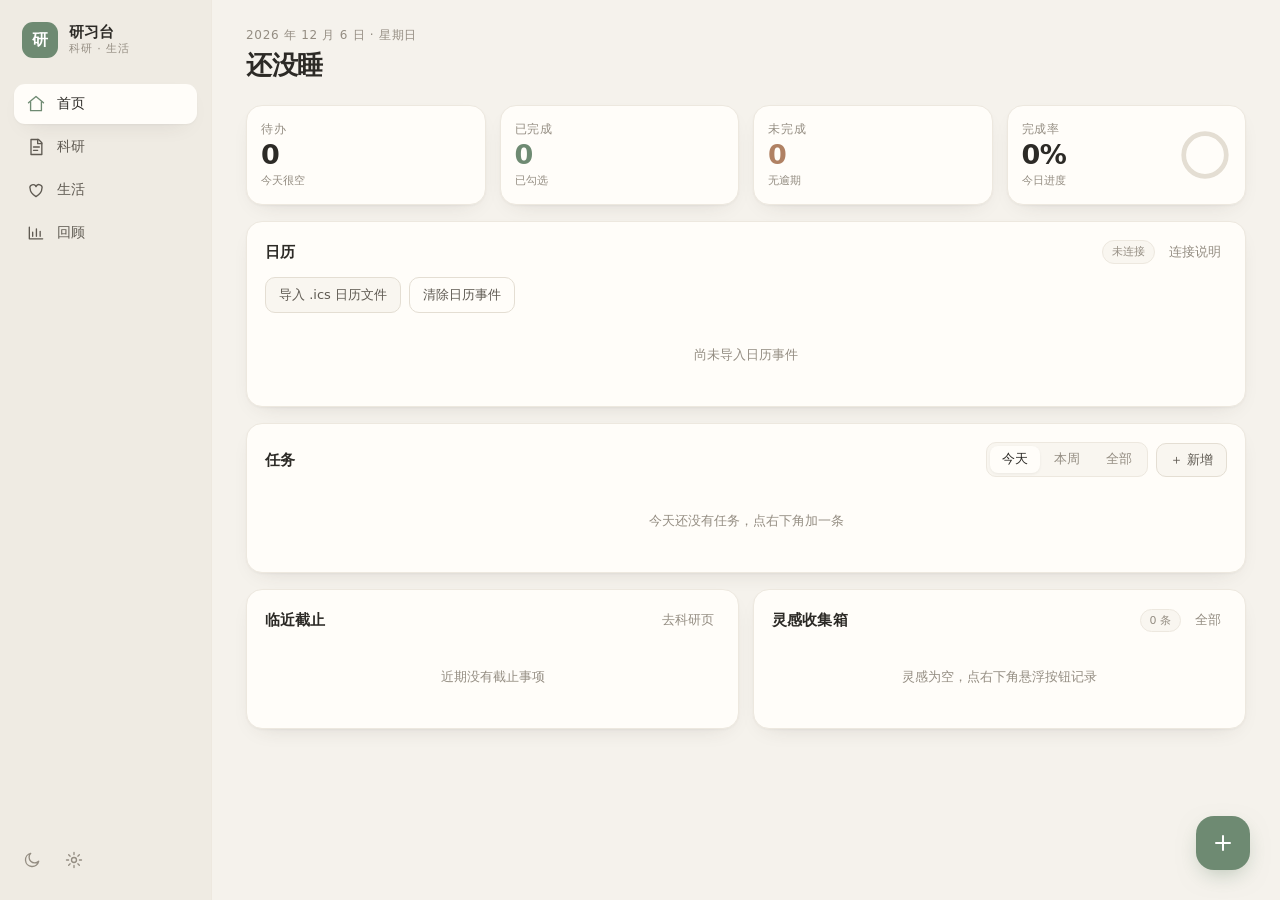
==== index.html @ afb01ee3 "init: 研习台 v1.0 — 科研+生活工作台（首页/科研/生活/回顾 + OpenAlex实时论文 + Edge翻译）" ====
<!DOCTYPE html>
<html lang="zh-CN" data-theme="light">
<head>
<meta charset="UTF-8" />
<meta name="viewport" content="width=device-width, initial-scale=1, viewport-fit=cover, maximum-scale=1, user-scalable=no" />
<meta name="theme-color" content="#F5F2EC" />
<meta name="apple-mobile-web-app-capable" content="yes" />
<meta name="apple-mobile-web-app-status-bar-style" content="default" />
<meta name="apple-mobile-web-app-title" content="研习台" />
<meta name="format-detection" content="telephone=no" />
<title>研习台 · 科研与生活工作台</title>
<link rel="stylesheet" href="assets/style.css" />
</head>
<body>

<div class="app">

  <!-- ============ 桌面侧栏 ============ -->
  <aside class="rail">
    <div class="rail-brand">
      <div class="rail-logo">研</div>
      <div class="rail-brand-text">
        <strong>研习台</strong>
        <span>科研 · 生活</span>
      </div>
    </div>
    <nav class="rail-nav" id="railNav">
      <button class="rail-item is-active" data-nav="home">
        <svg viewBox="0 0 24 24"><path d="M3 10.5 12 3l9 7.5"/><path d="M5.5 9.5V20h13V9.5"/></svg>
        <span>首页</span>
      </button>
      <button class="rail-item" data-nav="research">
        <svg viewBox="0 0 24 24"><path d="M6 3h9l4 4v14H6z"/><path d="M14 3v5h5"/><path d="M9 12h7M9 16h5"/></svg>
        <span>科研</span>
      </button>
      <button class="rail-item" data-nav="life">
        <svg viewBox="0 0 24 24"><path d="M12 20s-7-4.35-7-9.5A3.5 3.5 0 0 1 12 8a3.5 3.5 0 0 1 7 2.5C19 15.65 12 20 12 20z"/></svg>
        <span>生活</span>
      </button>
      <button class="rail-item" data-nav="review">
        <svg viewBox="0 0 24 24"><path d="M4 19V5M4 19h16"/><path d="M8 16V11M12.5 16V7M17 16v-6"/></svg>
        <span>回顾</span>
      </button>
    </nav>
    <div class="rail-foot">
      <button class="rail-mini" id="railTheme" title="深浅色切换">
        <svg viewBox="0 0 24 24"><path d="M20 13.5A8 8 0 1 1 10.5 4a6.5 6.5 0 0 0 9.5 9.5z"/></svg>
      </button>
      <button class="rail-mini" id="railSettings" title="数据与设置">
        <svg viewBox="0 0 24 24"><circle cx="12" cy="12" r="3"/><path d="M12 3v2.5M12 18.5V21M3 12h2.5M18.5 12H21M5.6 5.6l1.8 1.8M16.6 16.6l1.8 1.8M18.4 5.6l-1.8 1.8M7.4 16.6l-1.8 1.8"/></svg>
      </button>
    </div>
  </aside>

  <!-- ============ 主区 ============ -->
  <main class="main">

    <header class="topbar">
      <div class="topbar-left">
        <div class="topbar-date" id="topDate">—</div>
        <h1 class="topbar-title" id="topTitle">今天</h1>
      </div>
      <div class="topbar-right">
        <button class="icon-btn" id="topTheme" title="深浅色切换">
          <svg viewBox="0 0 24 24"><path d="M20 13.5A8 8 0 1 1 10.5 4a6.5 6.5 0 0 0 9.5 9.5z"/></svg>
        </button>
        <button class="icon-btn" id="topSettings" title="数据与设置">
          <svg viewBox="0 0 24 24"><circle cx="12" cy="12" r="3"/><path d="M12 3v2.5M12 18.5V21M3 12h2.5M18.5 12H21M5.6 5.6l1.8 1.8M16.6 16.6l1.8 1.8M18.4 5.6l-1.8 1.8M7.4 16.6l-1.8 1.8"/></svg>
        </button>
      </div>
    </header>

    <div class="scroll" id="scrollArea">

      <!-- ==================== 首页 ==================== -->
      <section class="page is-active" id="page-home">

        <div class="stat-grid">
          <div class="stat-card">
            <div class="stat-label">待办</div>
            <div class="stat-value" id="statTodo">0</div>
            <div class="stat-sub" id="statTodoSub">今日安排</div>
          </div>
          <div class="stat-card">
            <div class="stat-label">已完成</div>
            <div class="stat-value accent-green" id="statDone">0</div>
            <div class="stat-sub">已勾选</div>
          </div>
          <div class="stat-card">
            <div class="stat-label">未完成</div>
            <div class="stat-value accent-clay" id="statUndone">0</div>
            <div class="stat-sub" id="statOverdue">无逾期</div>
          </div>
          <div class="stat-card stat-card--ring">
            <div>
              <div class="stat-label">完成率</div>
              <div class="stat-value" id="statRate">0%</div>
              <div class="stat-sub">今日进度</div>
            </div>
            <svg class="ring" viewBox="0 0 44 44">
              <circle class="ring-bg" cx="22" cy="22" r="18" />
              <circle class="ring-fg" cx="22" cy="22" r="18" id="ringFg" />
            </svg>
          </div>
        </div>

        <div class="card">
          <div class="card-head">
            <h2>日历</h2>
            <div class="card-tools">
              <span class="chip-mini" id="calStatus">未连接</span>
              <button class="ghost-btn" id="calHelpBtn">连接说明</button>
            </div>
          </div>
          <div class="cal-row">
            <label class="soft-btn">
              导入 .ics 日历文件
              <input type="file" id="icsInput" accept=".ics,text/calendar" hidden />
            </label>
            <button class="soft-btn soft-btn--quiet" id="icsClear">清除日历事件</button>
          </div>
          <div class="cal-events" id="calEvents"></div>
        </div>

        <div class="card">
          <div class="card-head">
            <h2>任务</h2>
            <div class="card-tools">
              <div class="seg" id="taskFilter">
                <button class="is-active" data-tf="today">今天</button>
                <button data-tf="week">本周</button>
                <button data-tf="all">全部</button>
              </div>
              <button class="soft-btn" id="addTaskBtn">＋ 新增</button>
            </div>
          </div>
          <div id="taskList" class="list"></div>
        </div>

        <div class="grid-2">
          <div class="card">
            <div class="card-head">
              <h2>临近截止</h2>
              <button class="ghost-btn" data-goto="research">去科研页</button>
            </div>
            <div id="deadlineList" class="list list--tight"></div>
          </div>

          <div class="card">
            <div class="card-head">
              <h2>灵感收集箱</h2>
              <div class="card-tools">
                <span class="chip-mini" id="inboxCount">0 条</span>
                <button class="ghost-btn" id="inboxMoreBtn">全部</button>
              </div>
            </div>
            <div id="inboxList" class="list list--tight"></div>
          </div>
        </div>

      </section>

      <!-- ==================== 科研 ==================== -->
      <section class="page" id="page-research">

        <div class="card card--paper">
          <div class="card-head">
            <h2>顶刊每日推荐</h2>
            <div class="card-tools">
              <span class="chip-mini" id="paperDate">—</span>
              <div class="seg" id="paperMode">
                <button class="is-active" data-pm="live">最新</button>
                <button data-pm="seed">经典</button>
              </div>
              <button class="soft-btn soft-btn--quiet" id="paperShuffle">换一组</button>
              <button class="soft-btn soft-btn--quiet" id="paperRefresh">刷新</button>
            </div>
          </div>
          <div id="paperDaily" class="paper-wrap"></div>
        </div>

        <div class="card">
          <div class="card-head">
            <h2>文献库</h2>
            <div class="card-tools">
              <span class="chip-mini" id="libCount">0 篇</span>
              <button class="soft-btn" id="addPaperBtn">＋ 手动添加</button>
            </div>
          </div>
          <div id="libList" class="list list--tight"></div>
        </div>

        <div class="card">
          <div class="card-head">
            <h2>论文与项目</h2>
            <div class="card-tools">
              <div class="seg" id="projFilter">
                <button class="is-active" data-pf="all">全部</button>
                <button data-pf="paper">论文</button>
                <button data-pf="project">项目</button>
              </div>
              <button class="soft-btn" id="addProjBtn">＋ 新建</button>
            </div>
          </div>
          <div id="projList" class="proj-wrap"></div>
        </div>

        <div class="card">
          <div class="card-head">
            <h2>成果记录中心</h2>
            <div class="card-tools">
              <span class="chip-mini" id="archCount">0 项</span>
              <button class="ghost-btn" id="archExport">导出成果清单</button>
            </div>
          </div>
          <div class="ach-stats" id="achStats"></div>
          <div id="archList" class="list list--tight"></div>
        </div>

      </section>

      <!-- ==================== 生活 ==================== -->
      <section class="page" id="page-life">

        <div class="seg seg--wide" id="lifeTabs">
          <button class="is-active" data-life="ledger">记账</button>
          <button data-life="sport">运动</button>
          <button data-life="media">阅读观影</button>
          <button data-life="travel">旅行</button>
        </div>

        <!-- 记账 -->
        <div class="life-panel is-active" id="life-ledger">
          <div class="card card--tight">
            <div class="card-head">
              <h2>记一笔</h2>
              <div class="card-tools">
                <input type="month" id="ledgerMonth" class="mini-input" />
              </div>
            </div>
            <form class="quick-ledger" id="quickLedger">
              <div class="seg seg--pill" id="ledgerType">
                <button type="button" class="is-active" data-lt="out">支出</button>
                <button type="button" data-lt="in">收入</button>
              </div>
              <input type="number" step="0.01" min="0" id="qlAmount" class="mini-input mini-input--amt" placeholder="金额" inputmode="decimal" />
              <select id="qlCategory" class="mini-input"></select>
              <input type="date" id="qlDate" class="mini-input" />
              <input type="text" id="qlNote" class="mini-input mini-input--grow" placeholder="备注（可选）" />
              <button type="submit" class="soft-btn soft-btn--solid">记录</button>
            </form>
          </div>

          <div class="money-grid">
            <div class="money-card">
              <div class="stat-label">本月收入</div>
              <div class="money-value accent-green" id="mIncome">¥0.00</div>
            </div>
            <div class="money-card">
              <div class="stat-label">本月支出</div>
              <div class="money-value accent-clay" id="mExpense">¥0.00</div>
            </div>
            <div class="money-card">
              <div class="stat-label">本月结余</div>
              <div class="money-value" id="mBalance">¥0.00</div>
            </div>
            <div class="money-card">
              <div class="stat-label">结余率</div>
              <div class="money-value" id="mRate">—</div>
            </div>
          </div>

          <div class="grid-2">
            <div class="card">
              <div class="card-head"><h2>支出结构</h2><span class="chip-mini" id="expenseTotalChip">—</span></div>
              <div id="expenseBreak" class="break-wrap"></div>
            </div>
            <div class="card">
              <div class="card-head"><h2>收入结构</h2><span class="chip-mini" id="incomeTotalChip">—</span></div>
              <div id="incomeBreak" class="break-wrap"></div>
            </div>
          </div>

          <div class="card">
            <div class="card-head">
              <h2>账单明细</h2>
              <div class="card-tools">
                <select id="ledgerFilter" class="mini-input">
                  <option value="all">全部</option>
                  <option value="out">仅支出</option>
                  <option value="in">仅收入</option>
                </select>
              </div>
            </div>
            <div id="ledgerList" class="list list--tight"></div>
          </div>
        </div>

        <!-- 运动 -->
        <div class="life-panel" id="life-sport">
          <div class="stat-grid stat-grid--3">
            <div class="stat-card"><div class="stat-label">本月次数</div><div class="stat-value" id="spCount">0</div><div class="stat-sub">运动记录</div></div>
            <div class="stat-card"><div class="stat-label">本月时长</div><div class="stat-value" id="spMin">0</div><div class="stat-sub">分钟</div></div>
            <div class="stat-card"><div class="stat-label">连续天数</div><div class="stat-value" id="spStreak">0</div><div class="stat-sub">最近坚持</div></div>
          </div>
          <div class="card">
            <div class="card-head"><h2>运动记录</h2><button class="soft-btn" id="addSportBtn">＋ 新增</button></div>
            <div id="sportList" class="list list--tight"></div>
          </div>
        </div>

        <!-- 阅读观影 -->
        <div class="life-panel" id="life-media">
          <div class="grid-2">
            <div class="card">
              <div class="card-head"><h2>阅读</h2><button class="soft-btn" id="addBookBtn">＋ 新增</button></div>
              <div id="bookList" class="list list--tight"></div>
            </div>
            <div class="card">
              <div class="card-head"><h2>观影</h2><button class="soft-btn" id="addMovieBtn">＋ 新增</button></div>
              <div id="movieList" class="list list--tight"></div>
            </div>
          </div>
        </div>

        <!-- 旅行 -->
        <div class="life-panel" id="life-travel">
          <div class="card">
            <div class="card-head"><h2>旅行计划</h2><button class="soft-btn" id="addTripBtn">＋ 新增</button></div>
            <div id="tripList" class="trip-wrap"></div>
          </div>
        </div>

      </section>

      <!-- ==================== 回顾 ==================== -->
      <section class="page" id="page-review">
        <div class="seg seg--wide seg--3" id="reviewRange">
          <button data-rr="week" class="is-active">本周</button>
          <button data-rr="month">本月</button>
          <button data-rr="year">本年</button>
        </div>

        <div class="card card--quote">
          <div class="quote-label">阶段小结</div>
          <p id="reviewSummary" class="quote-text">—</p>
        </div>

        <div class="card">
          <div class="card-head"><h2>任务完成情况</h2><span class="chip-mini" id="rvTaskChip">—</span></div>
          <div class="bars" id="rvTaskBars"></div>
        </div>

        <div class="grid-2">
          <div class="card">
            <div class="card-head"><h2>科研进展</h2></div>
            <div id="rvResearch" class="kv-wrap"></div>
          </div>
          <div class="card">
            <div class="card-head"><h2>生活记录</h2></div>
            <div id="rvLife" class="kv-wrap"></div>
          </div>
        </div>

        <div class="card">
          <div class="card-head"><h2>收支概览</h2><span class="chip-mini" id="rvMoneyChip">—</span></div>
          <div id="rvMoney" class="kv-wrap"></div>
          <div id="rvMoneyBreak" class="break-wrap"></div>
        </div>
      </section>

    </div><!-- /scroll -->

    <!-- 悬浮快速记录 -->
    <button class="fab" id="fab" title="快速记录">
      <svg viewBox="0 0 24 24"><path d="M12 5v14M5 12h14"/></svg>
    </button>

    <!-- 底部标签栏（移动端） -->
    <nav class="tabbar" id="tabbar">
      <button class="tab is-active" data-nav="home">
        <svg viewBox="0 0 24 24"><path d="M3 10.5 12 3l9 7.5"/><path d="M5.5 9.5V20h13V9.5"/></svg><span>首页</span>
      </button>
      <button class="tab" data-nav="research">
        <svg viewBox="0 0 24 24"><path d="M6 3h9l4 4v14H6z"/><path d="M14 3v5h5"/><path d="M9 12h7M9 16h5"/></svg><span>科研</span>
      </button>
      <button class="tab" data-nav="life">
        <svg viewBox="0 0 24 24"><path d="M12 20s-7-4.35-7-9.5A3.5 3.5 0 0 1 12 8a3.5 3.5 0 0 1 7 2.5C19 15.65 12 20 12 20z"/></svg><span>生活</span>
      </button>
      <button class="tab" data-nav="review">
        <svg viewBox="0 0 24 24"><path d="M4 19V5M4 19h16"/><path d="M8 16V11M12.5 16V7M17 16v-6"/></svg><span>回顾</span>
      </button>
    </nav>

  </main>
</div>

<!-- 快速记录面板 -->
<div class="sheet-mask" id="quickMask">
  <div class="sheet" id="quickSheet">
    <div class="sheet-bar"></div>
    <div class="sheet-head">
      <h3>快速记录</h3>
      <button class="ghost-btn" id="quickClose">关闭</button>
    </div>
    <textarea id="quickText" class="quick-text" rows="4" placeholder="随手写下灵感、选题、一句话想法…"></textarea>
    <div class="quick-tags" id="quickTags">
      <button class="tag-btn is-active" data-qt="灵感">灵感</button>
      <button class="tag-btn" data-qt="选题">选题</button>
      <button class="tag-btn" data-qt="文献">文献</button>
      <button class="tag-btn" data-qt="生活">生活</button>
      <button class="tag-btn" data-qt="待办">待办</button>
    </div>
    <div class="sheet-actions">
      <button class="soft-btn soft-btn--quiet" id="quickToTask">存为今日任务</button>
      <button class="soft-btn soft-btn--solid" id="quickSave">存入收集箱</button>
    </div>
  </div>
</div>

<!-- 通用弹窗 -->
<div class="modal-mask" id="modalMask">
  <div class="modal" id="modal">
    <div class="modal-head">
      <h3 id="modalTitle">标题</h3>
      <button class="ghost-btn" id="modalClose">关闭</button>
    </div>
    <div class="modal-body" id="modalBody"></div>
    <div class="modal-foot" id="modalFoot"></div>
  </div>
</div>

<div class="toast" id="toast"></div>

<script src="assets/papers.js"></script>
<script src="assets/feed.js"></script>
<script src="assets/translate.js"></script>
<script src="assets/app.js"></script>
</body>
</html>
---- assets/style.css ----
/* ============================================================
   研习台 · 视觉系统
   米白底 / 低饱和 / 低干扰
   ============================================================ */

:root{
  --bg:#F5F2EC;
  --bg-soft:#EFEBE3;
  --surface:#FFFDF9;
  --surface-2:#F9F6F0;
  --line:#E4DED3;
  --line-soft:#EDE8DF;

  --text:#2C2A26;
  --text-2:#5F5A52;
  --text-3:#948D82;

  --green:#6E8A72;      /* 墨绿 - 完成 / 收入 */
  --clay:#B08163;       /* 陶土 - 未完成 / 支出 */
  --blue:#7A8CA3;       /* 雾蓝 - 科研 */
  --plum:#9C8296;       /* 灰紫 - 生活 */
  --sand:#C0A874;       /* 沙金 - 强调 */

  --accent:#6E8A72;
  --accent-weak:rgba(110,138,114,.12);

  --radius:16px;
  --radius-sm:11px;
  --radius-lg:22px;
  --shadow:0 1px 2px rgba(58,52,44,.04), 0 8px 24px -14px rgba(58,52,44,.22);
  --shadow-lift:0 2px 6px rgba(58,52,44,.06), 0 18px 40px -20px rgba(58,52,44,.32);

  --safe-b: env(safe-area-inset-bottom, 0px);
  --safe-t: env(safe-area-inset-top, 0px);
  --tabbar-h: 58px;
}

[data-theme="dark"]{
  --bg:#181715;
  --bg-soft:#1E1D1A;
  --surface:#211F1C;
  --surface-2:#262421;
  --line:#33302B;
  --line-soft:#2C2A26;

  --text:#EDE8DF;
  --text-2:#B4ADA1;
  --text-3:#807A70;

  --green:#8AA88E;
  --clay:#C79B7E;
  --blue:#94A6BC;
  --plum:#B49CAE;
  --sand:#D2BC8B;

  --accent:#8AA88E;
  --accent-weak:rgba(138,168,142,.15);
  --shadow:0 1px 2px rgba(0,0,0,.3), 0 10px 26px -16px rgba(0,0,0,.7);
  --shadow-lift:0 2px 8px rgba(0,0,0,.35), 0 20px 44px -22px rgba(0,0,0,.8);
}

*{box-sizing:border-box;-webkit-tap-highlight-color:transparent;}
html,body{height:100%;}
body{
  margin:0;
  background:var(--bg);
  color:var(--text);
  font-family:-apple-system,BlinkMacSystemFont,"SF Pro SC","PingFang SC","Hiragino Sans GB","Microsoft YaHei",system-ui,sans-serif;
  font-size:15px;
  line-height:1.6;
  -webkit-font-smoothing:antialiased;
  transition:background .3s ease,color .3s ease;
  overscroll-behavior-y:none;
}
h1,h2,h3,p{margin:0;}
button,input,select,textarea{font-family:inherit;font-size:inherit;color:inherit;}
button{cursor:pointer;border:none;background:none;padding:0;}
svg{width:20px;height:20px;fill:none;stroke:currentColor;stroke-width:1.6;stroke-linecap:round;stroke-linejoin:round;}

/* ---------- 布局 ---------- */
.app{display:flex;min-height:100dvh;}
.main{flex:1;min-width:0;display:flex;flex-direction:column;position:relative;}

.rail{display:none;}

.topbar{
  position:sticky;top:0;z-index:30;
  padding:calc(var(--safe-t) + 14px) 18px 12px;
  display:flex;align-items:flex-end;justify-content:space-between;gap:12px;
  background:linear-gradient(to bottom,var(--bg) 65%,rgba(245,242,236,0));
}
[data-theme="dark"] .topbar{background:linear-gradient(to bottom,var(--bg) 65%,rgba(24,23,21,0));}
.topbar-date{font-size:12px;color:var(--text-3);letter-spacing:.06em;}
.topbar-title{font-size:23px;font-weight:600;letter-spacing:-.01em;}
.topbar-right{display:flex;gap:6px;}
.icon-btn{
  width:38px;height:38px;border-radius:12px;display:grid;place-items:center;
  color:var(--text-2);background:var(--surface);border:1px solid var(--line-soft);
  transition:.2s;
}
.icon-btn:hover{color:var(--text);border-color:var(--line);}

.scroll{
  flex:1;overflow-y:auto;-webkit-overflow-scrolling:touch;
  padding:4px 14px calc(var(--tabbar-h) + var(--safe-b) + 84px);
}

.page{display:none;flex-direction:column;gap:14px;animation:fade .35s ease;}
.page.is-active{display:flex;}
@keyframes fade{from{opacity:0;transform:translateY(6px)}to{opacity:1;transform:none}}

/* ---------- 卡片 ---------- */
.card{
  background:var(--surface);
  border:1px solid var(--line-soft);
  border-radius:var(--radius);
  padding:16px;
  box-shadow:var(--shadow);
}
.card--tight{padding:14px;}
.card-head{display:flex;align-items:center;justify-content:space-between;gap:10px;margin-bottom:12px;flex-wrap:wrap;}
.card-head h2{font-size:15px;font-weight:600;letter-spacing:.01em;}
.card-tools{display:flex;align-items:center;gap:8px;flex-wrap:wrap;}
.grid-2{display:grid;gap:14px;}

/* ---------- 统计 ---------- */
.stat-grid{display:grid;grid-template-columns:repeat(2,1fr);gap:10px;}
.stat-grid--3{grid-template-columns:repeat(3,1fr);}
.stat-card{
  background:var(--surface);border:1px solid var(--line-soft);border-radius:var(--radius);
  padding:14px;box-shadow:var(--shadow);
}
.stat-card--ring{display:flex;align-items:center;justify-content:space-between;gap:8px;}
.stat-label{font-size:11.5px;color:var(--text-3);letter-spacing:.08em;}
.stat-value{font-size:27px;font-weight:600;line-height:1.25;letter-spacing:-.02em;font-variant-numeric:tabular-nums;}
.stat-sub{font-size:11px;color:var(--text-3);}
.accent-green{color:var(--green);}
.accent-clay{color:var(--clay);}
.accent-blue{color:var(--blue);}

.ring{width:52px;height:52px;flex:none;transform:rotate(-90deg);}
.ring circle{fill:none;stroke-width:4;}
.ring-bg{stroke:var(--line);}
.ring-fg{stroke:var(--accent);stroke-linecap:round;stroke-dasharray:113;stroke-dashoffset:113;transition:stroke-dashoffset .7s cubic-bezier(.22,1,.36,1);}

/* ---------- 按钮 ---------- */
.soft-btn{
  display:inline-flex;align-items:center;gap:6px;
  padding:7px 13px;border-radius:10px;font-size:13px;font-weight:500;
  background:var(--surface-2);border:1px solid var(--line);color:var(--text-2);
  transition:.18s;white-space:nowrap;
}
.soft-btn:hover{color:var(--text);border-color:var(--text-3);}
a.soft-btn{text-decoration:none;}
.soft-btn--solid{background:var(--accent);border-color:var(--accent);color:#fff;}
[data-theme="dark"] .soft-btn--solid{color:#1A1917;}
.soft-btn--solid:hover{opacity:.88;color:#fff;}
[data-theme="dark"] .soft-btn--solid:hover{color:#1A1917;}
.soft-btn--quiet{background:transparent;}
.soft-btn--danger{color:var(--clay);border-color:var(--line);}
.ghost-btn{font-size:12.5px;color:var(--text-3);padding:4px 6px;border-radius:8px;transition:.18s;}
.ghost-btn:hover{color:var(--accent);}

.seg{display:inline-flex;background:var(--surface-2);border:1px solid var(--line-soft);border-radius:10px;padding:3px;gap:2px;}
.seg button{padding:5px 12px;border-radius:8px;font-size:12.5px;color:var(--text-3);transition:.18s;white-space:nowrap;}
.seg button.is-active{background:var(--surface);color:var(--text);box-shadow:0 1px 3px rgba(0,0,0,.06);}
.seg--wide{display:grid;grid-template-columns:repeat(4,1fr);width:100%;}
.seg--3{grid-template-columns:repeat(3,1fr);}
.seg--wide button{text-align:center;}
.seg--pill button{padding:6px 14px;}

.chip-mini{
  font-size:11px;color:var(--text-3);background:var(--surface-2);
  border:1px solid var(--line-soft);border-radius:999px;padding:2px 9px;white-space:nowrap;
}
.chip-tag{font-size:10.5px;padding:2px 8px;border-radius:6px;background:var(--accent-weak);color:var(--accent);white-space:nowrap;}

.mini-input{
  padding:7px 10px;border-radius:10px;border:1px solid var(--line);
  background:var(--surface-2);color:var(--text);font-size:13px;min-width:0;
  transition:.18s;-webkit-appearance:none;appearance:none;
}
select.mini-input{background-image:none;padding-right:10px;}
.mini-input:focus{outline:none;border-color:var(--accent);background:var(--surface);}
.mini-input--grow{flex:1 1 120px;}
.mini-input--amt{width:88px;}

/* ---------- 列表 ---------- */
.list{display:flex;flex-direction:column;gap:8px;}
.list--tight{gap:6px;}
.empty{padding:22px 8px;text-align:center;color:var(--text-3);font-size:13px;}

.row{
  display:flex;align-items:flex-start;gap:11px;
  padding:11px 12px;border-radius:var(--radius-sm);
  background:var(--surface-2);border:1px solid transparent;
  transition:.18s;
}
.row:hover{border-color:var(--line);}
.row-main{flex:1;min-width:0;}
.row-title{font-size:14px;font-weight:500;line-height:1.45;word-break:break-word;}
.row-meta{font-size:11.5px;color:var(--text-3);margin-top:3px;display:flex;gap:8px;flex-wrap:wrap;align-items:center;}
.row-actions{display:flex;gap:2px;flex:none;}
.mini-icon{
  width:28px;height:28px;border-radius:8px;display:grid;place-items:center;color:var(--text-3);transition:.18s;
}
.mini-icon svg{width:15px;height:15px;}
.mini-icon:hover{background:var(--bg-soft);color:var(--text);}
.mini-icon.del:hover{color:var(--clay);}

.tick{
  width:20px;height:20px;flex:none;margin-top:1px;border-radius:7px;
  border:1.6px solid var(--line);display:grid;place-items:center;transition:.18s;background:var(--surface);
}
.tick svg{width:12px;height:12px;stroke-width:2.6;opacity:0;color:#fff;}
.row.done .tick{background:var(--green);border-color:var(--green);}
.row.done .tick svg{opacity:1;}
.row.done .row-title{color:var(--text-3);text-decoration:line-through;text-decoration-thickness:1px;}
.row.overdue .row-meta .due{color:var(--clay);}

/* ---------- 日历 ---------- */
.cal-row{display:flex;gap:8px;flex-wrap:wrap;}
.soft-btn input[type=file]{display:none;}
.cal-events{display:flex;flex-direction:column;gap:6px;margin-top:10px;}
.cal-event{
  display:flex;gap:10px;align-items:center;padding:9px 11px;border-radius:var(--radius-sm);
  background:var(--surface-2);font-size:13px;
}
.cal-event i{width:3px;height:26px;border-radius:2px;background:var(--blue);flex:none;font-style:normal;}
.cal-event .t{color:var(--text-3);font-size:11.5px;font-variant-numeric:tabular-nums;flex:none;}

/* ---------- 论文卡 ---------- */
.card--paper{background:linear-gradient(160deg,var(--surface) 0%,var(--surface-2) 100%);}
.paper-wrap{display:flex;flex-direction:column;gap:12px;}
.paper{
  border:1px solid var(--line-soft);border-radius:var(--radius);
  background:var(--surface);overflow:hidden;
}
.paper-top{padding:14px 15px 12px;cursor:pointer;}
.paper-badges{display:flex;gap:6px;flex-wrap:wrap;margin-bottom:8px;}
.badge{font-size:10px;letter-spacing:.06em;padding:2px 8px;border-radius:6px;border:1px solid var(--line);color:var(--text-3);}
.badge--utd{background:rgba(122,140,163,.13);color:var(--blue);border-color:transparent;}
.badge--ft{background:rgba(192,168,116,.16);color:var(--sand);border-color:transparent;}
.paper-title{font-size:15px;font-weight:600;line-height:1.5;letter-spacing:-.005em;}
.paper-title-en{font-size:12.5px;color:var(--text-3);line-height:1.5;margin-top:4px;font-style:italic;}
.paper-src{font-size:11.5px;color:var(--text-3);margin-top:7px;}
.paper-body{display:none;padding:0 15px 15px;border-top:1px dashed var(--line);margin-top:2px;padding-top:12px;}
.paper.open .paper-body{display:block;}
.paper-sec{margin-bottom:11px;}
.paper-sec:last-child{margin-bottom:0;}
.paper-sec h4{font-size:11.5px;color:var(--text-3);letter-spacing:.08em;margin:0 0 5px;font-weight:600;}
.paper-sec p{font-size:13.2px;color:var(--text-2);line-height:1.68;}
.paper-sec ul{margin:0;padding-left:17px;}
.paper-sec li{font-size:13.2px;color:var(--text-2);line-height:1.68;margin-bottom:3px;}
.paper-sec--rel{background:var(--accent-weak);border-radius:11px;padding:11px 12px;}
.paper-sec--rel h4{color:var(--accent);}
.paper-sec--rel p{color:var(--text-2);}
.paper-foot{display:flex;gap:8px;flex-wrap:wrap;padding-top:10px;border-top:1px solid var(--line-soft);margin-top:10px;}
.paper-toggle{font-size:12px;color:var(--accent);margin-top:9px;display:inline-block;}

/* ---------- 项目 ---------- */
.proj-wrap{display:flex;flex-direction:column;gap:10px;}
.proj{
  border:1px solid var(--line-soft);border-radius:var(--radius);padding:14px;background:var(--surface-2);
}
.proj-head{display:flex;justify-content:space-between;gap:10px;align-items:flex-start;}
.proj-title{font-size:14.5px;font-weight:600;line-height:1.45;}
.proj-tags{display:flex;gap:6px;flex-wrap:wrap;margin-top:6px;align-items:center;}
.stage{font-size:10.5px;padding:2px 8px;border-radius:6px;background:rgba(122,140,163,.14);color:var(--blue);}
.proj-bar{height:5px;border-radius:3px;background:var(--line);margin-top:11px;overflow:hidden;}
.proj-bar i{display:block;height:100%;border-radius:3px;background:var(--accent);transition:width .6s cubic-bezier(.22,1,.36,1);}
.proj-info{display:flex;justify-content:space-between;gap:10px;margin-top:7px;font-size:11.5px;color:var(--text-3);}
.proj-next{
  margin-top:10px;font-size:12.8px;color:var(--text-2);
  background:var(--surface);border-radius:10px;padding:9px 11px;border:1px solid var(--line-soft);
}
.proj-next b{color:var(--text-3);font-weight:600;font-size:11px;letter-spacing:.06em;display:block;margin-bottom:2px;}
.proj-foot{display:flex;gap:6px;margin-top:11px;flex-wrap:wrap;}

.ach-stats{display:grid;grid-template-columns:repeat(3,1fr);gap:8px;margin-bottom:12px;}
.ach-stat{background:var(--surface-2);border-radius:12px;padding:11px;text-align:center;}
.ach-stat b{display:block;font-size:20px;font-weight:600;font-variant-numeric:tabular-nums;}
.ach-stat span{font-size:11px;color:var(--text-3);}

/* ---------- 记账 ---------- */
.quick-ledger{display:flex;flex-wrap:wrap;gap:8px;align-items:center;}
.money-grid{display:grid;grid-template-columns:repeat(2,1fr);gap:10px;}
.money-card{background:var(--surface);border:1px solid var(--line-soft);border-radius:var(--radius);padding:13px 14px;box-shadow:var(--shadow);}
.money-value{font-size:20px;font-weight:600;font-variant-numeric:tabular-nums;letter-spacing:-.01em;margin-top:2px;}

.break-wrap{display:flex;flex-direction:column;gap:9px;}
.break-row{display:flex;flex-direction:column;gap:5px;}
.break-top{display:flex;justify-content:space-between;font-size:12.5px;}
.break-top span:last-child{color:var(--text-3);font-variant-numeric:tabular-nums;}
.break-bar{height:6px;border-radius:3px;background:var(--line);overflow:hidden;}
.break-bar i{display:block;height:100%;border-radius:3px;transition:width .6s cubic-bezier(.22,1,.36,1);}

.amt{font-variant-numeric:tabular-nums;font-weight:600;font-size:14px;flex:none;}
.amt.out{color:var(--clay);}
.amt.in{color:var(--green);}

/* ---------- 旅行 ---------- */
.trip-wrap{display:flex;flex-direction:column;gap:10px;}
.trip{border:1px solid var(--line-soft);border-radius:var(--radius);padding:14px;background:var(--surface-2);}
.trip-check{display:flex;flex-direction:column;gap:5px;margin-top:10px;}
.trip-check label{display:flex;gap:8px;align-items:center;font-size:12.8px;color:var(--text-2);cursor:pointer;}
.trip-check input{width:15px;height:15px;accent-color:var(--accent);}
.trip-check .ok{color:var(--text-3);text-decoration:line-through;}

/* ---------- 回顾 ---------- */
.card--quote{background:linear-gradient(150deg,var(--accent-weak),transparent 70%);border-color:var(--line-soft);}
.quote-label{font-size:11px;letter-spacing:.1em;color:var(--text-3);margin-bottom:7px;}
.quote-text{font-size:14.5px;line-height:1.85;color:var(--text-2);}
.bars{display:flex;align-items:flex-end;gap:6px;height:110px;padding-top:8px;}
.bar-col{flex:1;display:flex;flex-direction:column;align-items:center;gap:6px;height:100%;justify-content:flex-end;}
.bar-stack{width:100%;max-width:34px;border-radius:6px 6px 3px 3px;background:var(--line);position:relative;overflow:hidden;transition:height .6s cubic-bezier(.22,1,.36,1);}
.bar-stack i{position:absolute;bottom:0;left:0;right:0;background:var(--accent);transition:height .6s cubic-bezier(.22,1,.36,1);}
.bar-label{font-size:10.5px;color:var(--text-3);}
.kv-wrap{display:flex;flex-direction:column;gap:1px;}
.kv{display:flex;justify-content:space-between;gap:12px;padding:9px 0;border-bottom:1px solid var(--line-soft);font-size:13.2px;}
.kv:last-child{border-bottom:none;}
.kv span:first-child{color:var(--text-3);}
.kv span:last-child{font-weight:500;font-variant-numeric:tabular-nums;}

/* ---------- FAB ---------- */
.fab{
  position:fixed;right:18px;z-index:45;
  bottom:calc(var(--tabbar-h) + var(--safe-b) + 16px);
  width:54px;height:54px;border-radius:18px;
  background:var(--accent);color:#fff;display:grid;place-items:center;
  box-shadow:0 8px 24px -8px rgba(110,138,114,.6);
  transition:transform .2s cubic-bezier(.22,1,.36,1),opacity .2s;
}
[data-theme="dark"] .fab{color:#1A1917;box-shadow:0 8px 24px -10px rgba(0,0,0,.8);}
.fab svg{width:24px;height:24px;stroke-width:2;}
.fab:active{transform:scale(.92);}

/* ---------- 底部标签栏 ---------- */
.tabbar{
  position:fixed;left:0;right:0;bottom:0;z-index:40;
  height:calc(var(--tabbar-h) + var(--safe-b));
  padding-bottom:var(--safe-b);
  display:grid;grid-template-columns:repeat(4,1fr);
  background:rgba(255,253,249,.86);
  backdrop-filter:saturate(1.6) blur(18px);
  -webkit-backdrop-filter:saturate(1.6) blur(18px);
  border-top:1px solid var(--line-soft);
}
[data-theme="dark"] .tabbar{background:rgba(33,31,28,.86);}
.tab{display:flex;flex-direction:column;align-items:center;justify-content:center;gap:3px;color:var(--text-3);transition:.18s;}
.tab svg{width:21px;height:21px;}
.tab span{font-size:10px;letter-spacing:.03em;}
.tab.is-active{color:var(--accent);}

/* ---------- 弹层 ---------- */
.sheet-mask,.modal-mask{
  position:fixed;inset:0;z-index:60;background:rgba(40,36,30,.34);
  backdrop-filter:blur(3px);-webkit-backdrop-filter:blur(3px);
  display:none;align-items:flex-end;justify-content:center;
}
.sheet-mask.show,.modal-mask.show{display:flex;animation:fade .22s ease;}
.sheet,.modal{
  width:100%;max-width:560px;background:var(--surface);
  border-radius:var(--radius-lg) var(--radius-lg) 0 0;
  padding:10px 18px calc(20px + var(--safe-b));
  box-shadow:var(--shadow-lift);
  animation:up .3s cubic-bezier(.22,1,.36,1);
  max-height:88dvh;overflow-y:auto;
}
@keyframes up{from{transform:translateY(30px);opacity:.5}to{transform:none;opacity:1}}
.sheet-bar{width:38px;height:4px;border-radius:2px;background:var(--line);margin:0 auto 12px;}
.sheet-head,.modal-head{display:flex;justify-content:space-between;align-items:center;margin-bottom:12px;}
.sheet-head h3,.modal-head h3{font-size:16px;font-weight:600;}
.quick-text{
  width:100%;border-radius:14px;border:1px solid var(--line);background:var(--surface-2);
  padding:13px;resize:vertical;font-size:14.5px;line-height:1.65;
}
.quick-text:focus{outline:none;border-color:var(--accent);}
.quick-tags{display:flex;gap:7px;flex-wrap:wrap;margin:11px 0 14px;}
.tag-btn{font-size:12px;padding:5px 12px;border-radius:999px;border:1px solid var(--line);color:var(--text-3);transition:.18s;}
.tag-btn.is-active{background:var(--accent-weak);color:var(--accent);border-color:transparent;}
.sheet-actions,.modal-foot{display:flex;gap:8px;justify-content:flex-end;flex-wrap:wrap;}
.modal-foot{margin-top:16px;padding-top:14px;border-top:1px solid var(--line-soft);}

.field{display:flex;flex-direction:column;gap:5px;margin-bottom:11px;}
.field label{font-size:11.5px;color:var(--text-3);letter-spacing:.05em;}
.field input,.field select,.field textarea{
  padding:10px 12px;border-radius:11px;border:1px solid var(--line);
  background:var(--surface-2);font-size:14px;width:100%;-webkit-appearance:none;appearance:none;
}
.field input:focus,.field select:focus,.field textarea:focus{outline:none;border-color:var(--accent);background:var(--surface);}
.field textarea{resize:vertical;line-height:1.6;}
.field-row{display:grid;grid-template-columns:1fr 1fr;gap:10px;}
.field-hint{font-size:11.5px;color:var(--text-3);line-height:1.6;}
.help-block{font-size:13px;color:var(--text-2);line-height:1.8;}
.help-block ol{padding-left:19px;margin:8px 0;}
.help-block code{background:var(--surface-2);padding:1px 5px;border-radius:5px;font-size:12px;}

.toast{
  position:fixed;left:50%;bottom:calc(var(--tabbar-h) + var(--safe-b) + 84px);
  transform:translateX(-50%) translateY(12px);
  background:var(--text);color:var(--bg);padding:9px 18px;border-radius:999px;
  font-size:13px;z-index:80;opacity:0;pointer-events:none;transition:.28s cubic-bezier(.22,1,.36,1);
  white-space:nowrap;max-width:90vw;overflow:hidden;text-overflow:ellipsis;
}
.toast.show{opacity:1;transform:translateX(-50%) translateY(0);}

/* ============================================================
   桌面端
   ============================================================ */
@media (min-width:780px){
  :root{--tabbar-h:0px;}
  .tabbar{display:none;}
  .rail{
    display:flex;flex-direction:column;width:212px;flex:none;
    padding:22px 14px;gap:8px;border-right:1px solid var(--line-soft);
    background:var(--bg-soft);position:sticky;top:0;height:100dvh;
  }
  .rail-brand{display:flex;gap:11px;align-items:center;padding:0 8px 18px;}
  .rail-logo{
    width:36px;height:36px;border-radius:11px;background:var(--accent);color:#fff;
    display:grid;place-items:center;font-size:16px;font-weight:600;flex:none;
  }
  [data-theme="dark"] .rail-logo{color:#1A1917;}
  .rail-brand-text{display:flex;flex-direction:column;line-height:1.35;}
  .rail-brand-text strong{font-size:14.5px;font-weight:600;}
  .rail-brand-text span{font-size:11px;color:var(--text-3);letter-spacing:.08em;}
  .rail-nav{display:flex;flex-direction:column;gap:3px;flex:1;}
  .rail-item{
    display:flex;align-items:center;gap:11px;padding:10px 12px;border-radius:11px;
    color:var(--text-2);font-size:14px;transition:.18s;
  }
  .rail-item:hover{background:var(--surface);}
  .rail-item.is-active{background:var(--surface);color:var(--text);font-weight:500;box-shadow:var(--shadow);}
  .rail-item.is-active svg{color:var(--accent);}
  .rail-foot{display:flex;gap:6px;}
  .rail-mini{
    width:36px;height:36px;border-radius:10px;display:grid;place-items:center;
    color:var(--text-3);transition:.18s;
  }
  .rail-mini:hover{background:var(--surface);color:var(--text);}

  .topbar{padding:26px 34px 14px;}
  .topbar-title{font-size:26px;}
  .topbar-right{display:none;}
  .scroll{padding:4px 34px 60px;}
  .page{gap:16px;max-width:1080px;}
  .stat-grid{grid-template-columns:repeat(4,1fr);gap:12px;}
  .grid-2{grid-template-columns:1fr 1fr;}
  .money-grid{grid-template-columns:repeat(4,1fr);}
  .card{padding:18px;}
  .fab{bottom:30px;right:30px;}
  .toast{bottom:34px;}
  .sheet-mask,.modal-mask{align-items:center;}
  .sheet,.modal{border-radius:var(--radius-lg);padding:20px 22px 22px;max-height:82dvh;}
  .sheet-bar{display:none;}
  .seg--wide{max-width:420px;}
}

@media (min-width:1180px){
  .stat-grid{gap:14px;}
}

/* 滚动条 */
.scroll::-webkit-scrollbar,.sheet::-webkit-scrollbar,.modal::-webkit-scrollbar{width:8px;}
.scroll::-webkit-scrollbar-thumb,.sheet::-webkit-scrollbar-thumb,.modal::-webkit-scrollbar-thumb{background:var(--line);border-radius:4px;border:2px solid var(--bg);}
.scroll::-webkit-scrollbar-track{background:transparent;}
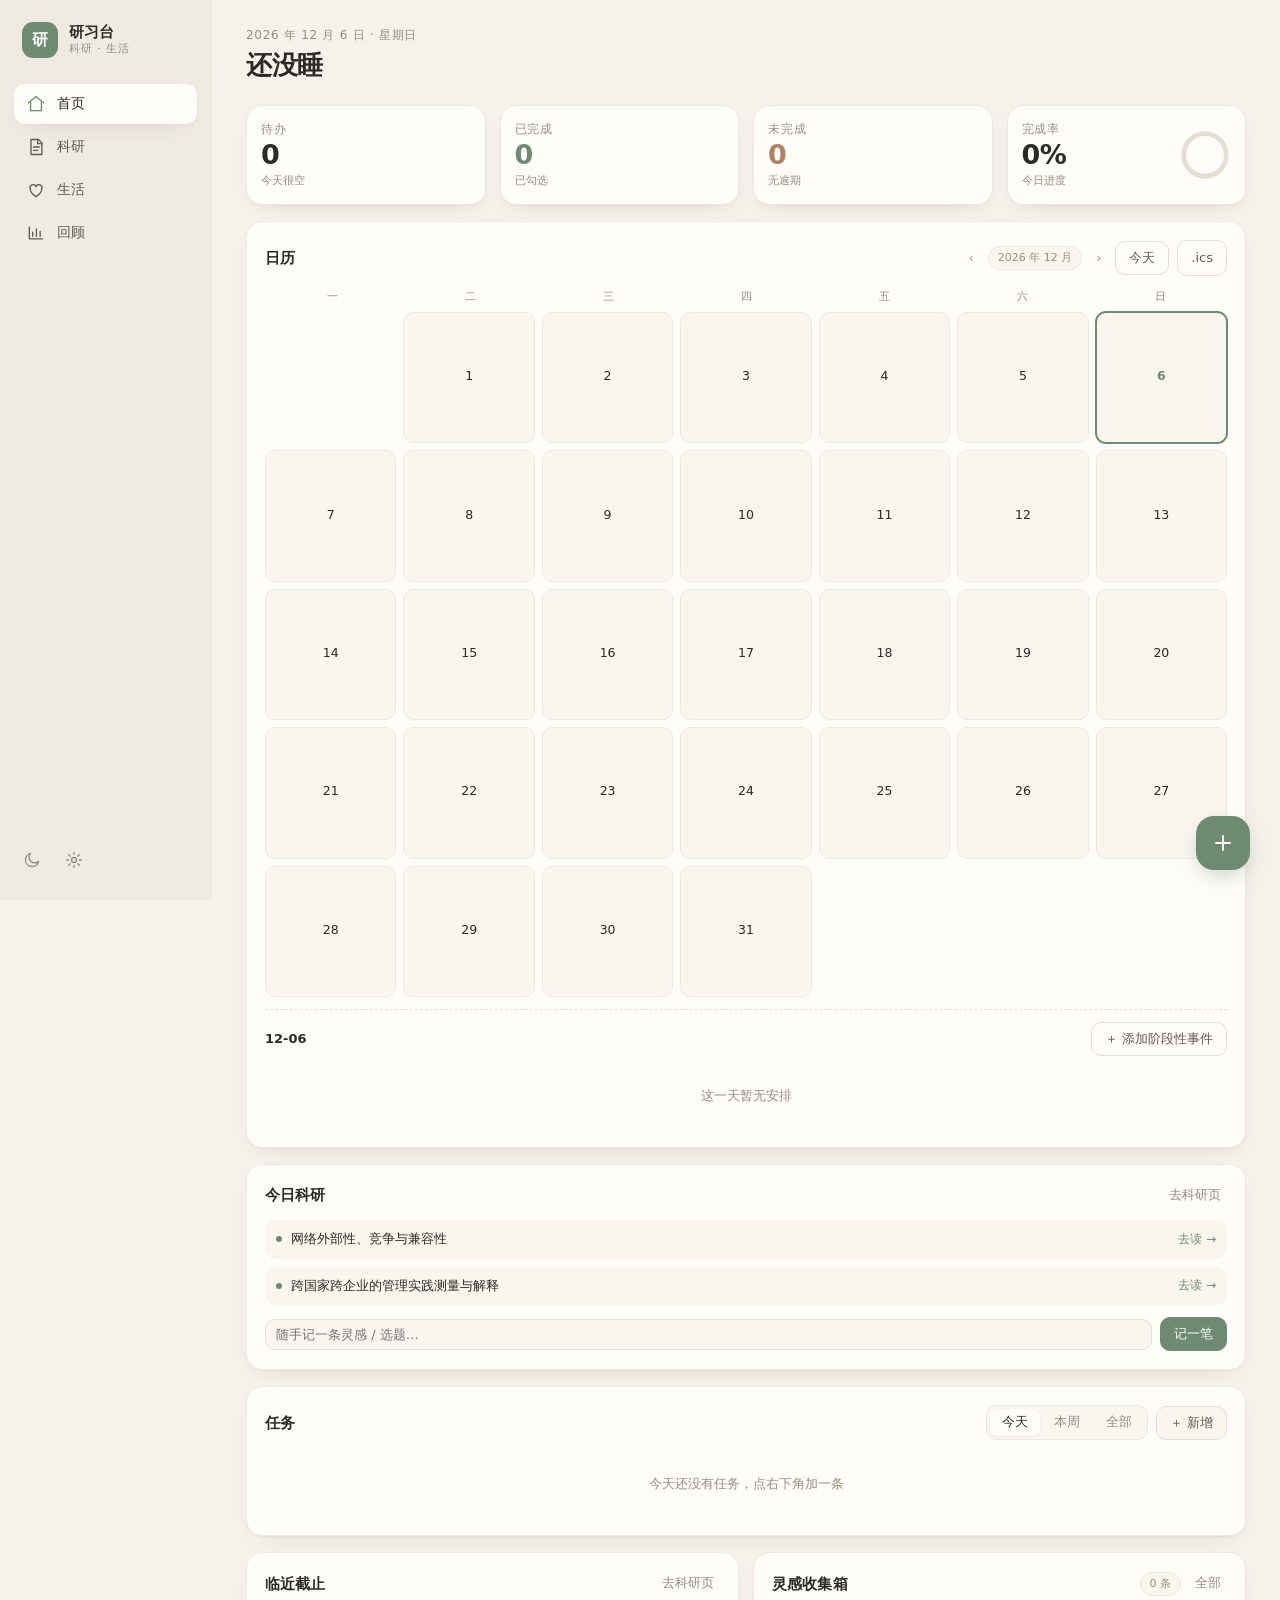
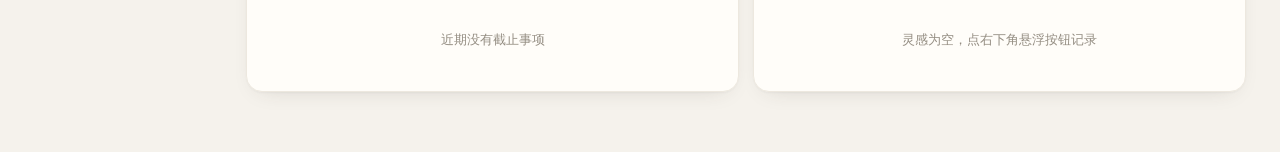
==== commit 69a83058: "feat(v2.1): 站内日历+论文/项目双追踪+研究方向+研读笔记+成果档案+习惯打卡，去记账与文献库" ====
--- a/index.html
+++ b/index.html
@@ -61,6 +61,7 @@
         <h1 class="topbar-title" id="topTitle">今天</h1>
       </div>
       <div class="topbar-right">
+        <span class="sync-badge sync--off" id="syncBadge" title="未开启云端同步">未同步</span>
         <button class="icon-btn" id="topTheme" title="深浅色切换">
           <svg viewBox="0 0 24 24"><path d="M20 13.5A8 8 0 1 1 10.5 4a6.5 6.5 0 0 0 9.5 9.5z"/></svg>
         </button>
@@ -104,22 +105,34 @@
           </div>
         </div>
 
-        <div class="card">
+        <!-- 站内可编辑日历 -->
+        <div class="card card--cal">
           <div class="card-head">
             <h2>日历</h2>
             <div class="card-tools">
-              <span class="chip-mini" id="calStatus">未连接</span>
-              <button class="ghost-btn" id="calHelpBtn">连接说明</button>
-            </div>
-          </div>
-          <div class="cal-row">
-            <label class="soft-btn">
-              导入 .ics 日历文件
-              <input type="file" id="icsInput" accept=".ics,text/calendar" hidden />
-            </label>
-            <button class="soft-btn soft-btn--quiet" id="icsClear">清除日历事件</button>
-          </div>
-          <div class="cal-events" id="calEvents"></div>
+              <button class="ghost-btn" id="calPrev" title="上一月">‹</button>
+              <span class="chip-mini" id="calMonthLabel">—</span>
+              <button class="ghost-btn" id="calNext" title="下一月">›</button>
+              <button class="soft-btn soft-btn--quiet" id="calToday">今天</button>
+              <label class="soft-btn soft-btn--quiet" title="从 .ics 导入里程碑">.ics<input type="file" id="icsInput" accept=".ics,text/calendar" hidden /></label>
+            </div>
+          </div>
+          <div class="cal-weekdays"><span>一</span><span>二</span><span>三</span><span>四</span><span>五</span><span>六</span><span>日</span></div>
+          <div class="cal-grid" id="calGrid"></div>
+          <div class="cal-detail" id="calDetail"></div>
+        </div>
+
+        <!-- 今日科研微区 -->
+        <div class="card">
+          <div class="card-head">
+            <h2>今日科研</h2>
+            <button class="ghost-btn" data-goto="research">去科研页</button>
+          </div>
+          <div id="todayResearch" class="today-research"></div>
+          <div class="quick-inspire">
+            <input id="inspireInput" class="mini-input mini-input--grow" placeholder="随手记一条灵感 / 选题…" />
+            <button class="soft-btn soft-btn--solid" id="inspireSave">记一笔</button>
+          </div>
         </div>
 
         <div class="card">
@@ -181,36 +194,63 @@
 
         <div class="card">
           <div class="card-head">
-            <h2>文献库</h2>
-            <div class="card-tools">
-              <span class="chip-mini" id="libCount">0 篇</span>
-              <button class="soft-btn" id="addPaperBtn">＋ 手动添加</button>
-            </div>
-          </div>
-          <div id="libList" class="list list--tight"></div>
-        </div>
-
-        <div class="card">
-          <div class="card-head">
-            <h2>论文与项目</h2>
-            <div class="card-tools">
-              <div class="seg" id="projFilter">
-                <button class="is-active" data-pf="all">全部</button>
-                <button data-pf="paper">论文</button>
-                <button data-pf="project">项目</button>
+            <h2>论文追踪</h2>
+            <div class="card-tools">
+              <div class="seg" id="paperTrackFilter">
+                <button class="is-active" data-ptf="active">进行中</button>
+                <button data-ptf="archived">已归档</button>
+                <button data-ptf="all">全部</button>
               </div>
-              <button class="soft-btn" id="addProjBtn">＋ 新建</button>
-            </div>
-          </div>
-          <div id="projList" class="proj-wrap"></div>
-        </div>
-
-        <div class="card">
-          <div class="card-head">
-            <h2>成果记录中心</h2>
+              <button class="soft-btn" id="addPaperBtn">＋ 新建论文</button>
+            </div>
+          </div>
+          <div id="paperTrackList" class="track-wrap"></div>
+        </div>
+
+        <div class="card">
+          <div class="card-head">
+            <h2>项目追踪</h2>
+            <div class="card-tools">
+              <div class="seg" id="projTrackFilter">
+                <button class="is-active" data-prf="active">进行中</button>
+                <button data-prf="archived">已归档</button>
+                <button data-prf="all">全部</button>
+              </div>
+              <button class="soft-btn" id="addProjBtn">＋ 新建项目</button>
+            </div>
+          </div>
+          <div id="projTrackList" class="track-wrap"></div>
+        </div>
+
+        <div class="card">
+          <div class="card-head">
+            <h2>研究方向</h2>
+            <div class="card-tools">
+              <span class="chip-mini" id="dirCount">0 个</span>
+              <button class="soft-btn" id="addDirBtn">＋ 新建方向</button>
+            </div>
+          </div>
+          <div id="dirList" class="dir-wrap"></div>
+        </div>
+
+        <div class="card">
+          <div class="card-head">
+            <h2>研读笔记</h2>
+            <div class="card-tools">
+              <span class="chip-mini" id="noteCount">0 条</span>
+              <button class="soft-btn" id="addNoteBtn">＋ 写笔记</button>
+            </div>
+          </div>
+          <div id="noteList" class="list list--tight"></div>
+        </div>
+
+        <div class="card">
+          <div class="card-head">
+            <h2>成果档案</h2>
             <div class="card-tools">
               <span class="chip-mini" id="archCount">0 项</span>
-              <button class="ghost-btn" id="archExport">导出成果清单</button>
+              <button class="soft-btn" id="addAchBtn">＋ 手动添加</button>
+              <button class="ghost-btn" id="archExport">导出清单</button>
             </div>
           </div>
           <div class="ach-stats" id="achStats"></div>
@@ -223,81 +263,14 @@
       <section class="page" id="page-life">
 
         <div class="seg seg--wide" id="lifeTabs">
-          <button class="is-active" data-life="ledger">记账</button>
-          <button data-life="sport">运动</button>
+          <button class="is-active" data-life="sport">运动</button>
           <button data-life="media">阅读观影</button>
           <button data-life="travel">旅行</button>
-        </div>
-
-        <!-- 记账 -->
-        <div class="life-panel is-active" id="life-ledger">
-          <div class="card card--tight">
-            <div class="card-head">
-              <h2>记一笔</h2>
-              <div class="card-tools">
-                <input type="month" id="ledgerMonth" class="mini-input" />
-              </div>
-            </div>
-            <form class="quick-ledger" id="quickLedger">
-              <div class="seg seg--pill" id="ledgerType">
-                <button type="button" class="is-active" data-lt="out">支出</button>
-                <button type="button" data-lt="in">收入</button>
-              </div>
-              <input type="number" step="0.01" min="0" id="qlAmount" class="mini-input mini-input--amt" placeholder="金额" inputmode="decimal" />
-              <select id="qlCategory" class="mini-input"></select>
-              <input type="date" id="qlDate" class="mini-input" />
-              <input type="text" id="qlNote" class="mini-input mini-input--grow" placeholder="备注（可选）" />
-              <button type="submit" class="soft-btn soft-btn--solid">记录</button>
-            </form>
-          </div>
-
-          <div class="money-grid">
-            <div class="money-card">
-              <div class="stat-label">本月收入</div>
-              <div class="money-value accent-green" id="mIncome">¥0.00</div>
-            </div>
-            <div class="money-card">
-              <div class="stat-label">本月支出</div>
-              <div class="money-value accent-clay" id="mExpense">¥0.00</div>
-            </div>
-            <div class="money-card">
-              <div class="stat-label">本月结余</div>
-              <div class="money-value" id="mBalance">¥0.00</div>
-            </div>
-            <div class="money-card">
-              <div class="stat-label">结余率</div>
-              <div class="money-value" id="mRate">—</div>
-            </div>
-          </div>
-
-          <div class="grid-2">
-            <div class="card">
-              <div class="card-head"><h2>支出结构</h2><span class="chip-mini" id="expenseTotalChip">—</span></div>
-              <div id="expenseBreak" class="break-wrap"></div>
-            </div>
-            <div class="card">
-              <div class="card-head"><h2>收入结构</h2><span class="chip-mini" id="incomeTotalChip">—</span></div>
-              <div id="incomeBreak" class="break-wrap"></div>
-            </div>
-          </div>
-
-          <div class="card">
-            <div class="card-head">
-              <h2>账单明细</h2>
-              <div class="card-tools">
-                <select id="ledgerFilter" class="mini-input">
-                  <option value="all">全部</option>
-                  <option value="out">仅支出</option>
-                  <option value="in">仅收入</option>
-                </select>
-              </div>
-            </div>
-            <div id="ledgerList" class="list list--tight"></div>
-          </div>
+          <button data-life="habit">习惯</button>
         </div>
 
         <!-- 运动 -->
-        <div class="life-panel" id="life-sport">
+        <div class="life-panel is-active" id="life-sport">
           <div class="stat-grid stat-grid--3">
             <div class="stat-card"><div class="stat-label">本月次数</div><div class="stat-value" id="spCount">0</div><div class="stat-sub">运动记录</div></div>
             <div class="stat-card"><div class="stat-label">本月时长</div><div class="stat-value" id="spMin">0</div><div class="stat-sub">分钟</div></div>
@@ -313,7 +286,7 @@
         <div class="life-panel" id="life-media">
           <div class="grid-2">
             <div class="card">
-              <div class="card-head"><h2>阅读</h2><button class="soft-btn" id="addBookBtn">＋ 新增</button></div>
+              <div class="card-head"><h2>阅读</h2><span class="chip-mini" id="bookDeepHint">深度阅读</span><button class="soft-btn" id="addBookBtn">＋ 新增</button></div>
               <div id="bookList" class="list list--tight"></div>
             </div>
             <div class="card">
@@ -328,6 +301,14 @@
           <div class="card">
             <div class="card-head"><h2>旅行计划</h2><button class="soft-btn" id="addTripBtn">＋ 新增</button></div>
             <div id="tripList" class="trip-wrap"></div>
+          </div>
+        </div>
+
+        <!-- 习惯 -->
+        <div class="life-panel" id="life-habit">
+          <div class="card">
+            <div class="card-head"><h2>习惯打卡</h2><button class="soft-btn" id="addHabitBtn">＋ 新增习惯</button></div>
+            <div id="habitList" class="habit-wrap"></div>
           </div>
         </div>
 
@@ -362,10 +343,15 @@
           </div>
         </div>
 
-        <div class="card">
-          <div class="card-head"><h2>收支概览</h2><span class="chip-mini" id="rvMoneyChip">—</span></div>
-          <div id="rvMoney" class="kv-wrap"></div>
-          <div id="rvMoneyBreak" class="break-wrap"></div>
+        <div class="grid-2">
+          <div class="card">
+            <div class="card-head"><h2>阅读与思考</h2></div>
+            <div id="rvReading" class="kv-wrap"></div>
+          </div>
+          <div class="card">
+            <div class="card-head"><h2>习惯坚持</h2></div>
+            <div id="rvHabit" class="kv-wrap"></div>
+          </div>
         </div>
       </section>
 
@@ -435,6 +421,7 @@
 <script src="assets/papers.js"></script>
 <script src="assets/feed.js"></script>
 <script src="assets/translate.js"></script>
+<script src="assets/sync.js"></script>
 <script src="assets/app.js"></script>
 </body>
 </html>
--- a/assets/style.css
+++ b/assets/style.css
@@ -99,6 +99,17 @@
   transition:.2s;
 }
 .icon-btn:hover{color:var(--text);border-color:var(--line);}
+
+/* 云端同步徽标 */
+.sync-badge{
+  align-self:center;font-size:11px;line-height:1;padding:5px 9px;border-radius:999px;
+  border:1px solid var(--line);color:var(--text-3);background:var(--surface-2);white-space:nowrap;
+  transition:.2s;cursor:default;
+}
+.sync--off{color:var(--text-3);}
+.sync--busy{color:var(--sand);border-color:var(--sand);background:rgba(192,168,116,.12);}
+.sync--ok{color:var(--green);border-color:rgba(110,138,114,.4);background:rgba(110,138,114,.1);}
+.sync--err{color:var(--clay);border-color:rgba(176,129,99,.45);background:rgba(176,129,99,.1);}
 
 .scroll{
   flex:1;overflow-y:auto;-webkit-overflow-scrolling:touch;
@@ -465,3 +476,79 @@
 .scroll::-webkit-scrollbar,.sheet::-webkit-scrollbar,.modal::-webkit-scrollbar{width:8px;}
 .scroll::-webkit-scrollbar-thumb,.sheet::-webkit-scrollbar-thumb,.modal::-webkit-scrollbar-thumb{background:var(--line);border-radius:4px;border:2px solid var(--bg);}
 .scroll::-webkit-scrollbar-track{background:transparent;}
+
+/* ============================================================
+   生活页子标签（修复切换显隐）
+   ============================================================ */
+.life-panel{display:none;}
+.life-panel.is-active{display:block;animation:fade .3s ease;}
+
+/* ============================================================
+   站内日历
+   ============================================================ */
+.cal-weekdays{display:grid;grid-template-columns:repeat(7,1fr);gap:4px;margin-bottom:6px;}
+.cal-weekdays span{text-align:center;font-size:11px;color:var(--text-3);}
+.cal-grid{display:grid;grid-template-columns:repeat(7,1fr);gap:4px;}
+.cal-cell{
+  position:relative;aspect-ratio:1/1;border-radius:10px;background:var(--surface-2);
+  border:1px solid var(--line-soft);display:flex;flex-direction:column;align-items:center;justify-content:center;gap:3px;
+  cursor:pointer;transition:.18s;padding:2px;
+}
+.cal-cell--empty{background:transparent;border-color:transparent;cursor:default;}
+.cal-cell:not(.cal-cell--empty):hover{border-color:var(--text-3);}
+.cal-cell.is-today .cal-day{color:var(--accent);font-weight:600;}
+.cal-cell.is-sel{border-color:var(--accent);box-shadow:0 0 0 1px var(--accent);}
+.cal-day{font-size:12.5px;font-variant-numeric:tabular-nums;}
+.cal-dots{display:flex;gap:2px;flex-wrap:wrap;justify-content:center;}
+.cal-dot{width:5px;height:5px;border-radius:50%;background:var(--line);flex:none;}
+.cal-dot--task{background:var(--blue);}
+.cal-dot--deadline{background:var(--clay);}
+.cal-dot--event{background:var(--green);}
+
+.cal-detail{margin-top:12px;border-top:1px dashed var(--line);padding-top:12px;}
+.cal-detail-head{display:flex;align-items:center;justify-content:space-between;margin-bottom:8px;font-size:13px;font-weight:600;}
+.cal-sec{margin-bottom:9px;}
+.cal-sec-label{font-size:10.5px;letter-spacing:.08em;color:var(--text-3);margin-bottom:4px;}
+.cal-item{display:flex;align-items:center;gap:8px;font-size:12.8px;color:var(--text-2);padding:3px 0;}
+.cal-item em{font-style:normal;color:var(--text-3);font-size:11.5px;}
+.cal-done{text-decoration:line-through;color:var(--text-3);}
+.cal-ev-type{background:var(--accent-weak);color:var(--accent);padding:1px 6px;border-radius:5px;}
+
+/* 今日科研微区 */
+.today-research{display:flex;flex-direction:column;gap:8px;margin-bottom:12px;}
+.tr-item{display:flex;align-items:center;gap:9px;padding:9px 11px;border-radius:var(--radius-sm);background:var(--surface-2);font-size:13px;}
+.tr-dot{width:6px;height:6px;border-radius:50%;background:var(--accent);flex:none;}
+.tr-title{flex:1;min-width:0;white-space:nowrap;overflow:hidden;text-overflow:ellipsis;}
+.tr-go{font-size:12px;color:var(--accent);flex:none;}
+.tr-go:active{opacity:.6;}
+.quick-inspire{display:flex;gap:8px;align-items:center;}
+
+/* 研究方向 */
+.dir-wrap{display:flex;flex-direction:column;gap:9px;}
+.dir{border:1px solid var(--line-soft);border-radius:var(--radius);padding:13px;background:var(--surface-2);}
+.dir-head{display:flex;align-items:flex-start;gap:8px;}
+.dir-name{font-size:14.5px;font-weight:600;}
+.dir-meta{display:flex;gap:6px;margin-top:6px;flex-wrap:wrap;}
+.dir-kw{display:flex;gap:5px;flex-wrap:wrap;margin-top:7px;}
+.dir-note{font-size:12.3px;color:var(--text-2);margin-top:7px;line-height:1.6;}
+
+/* 习惯打卡 */
+.habit-wrap{display:flex;flex-direction:column;gap:10px;}
+.habit{border:1px solid var(--line-soft);border-radius:var(--radius);padding:13px;background:var(--surface-2);}
+.habit-top{display:flex;align-items:center;gap:10px;}
+.habit-name{font-size:14px;font-weight:500;}
+.habit-meta{margin-top:3px;}
+.hb-toggle{
+  flex:none;padding:7px 14px;border-radius:10px;font-size:12.5px;font-weight:500;
+  background:var(--surface);border:1px solid var(--line);color:var(--text-2);transition:.18s;
+}
+.hb-toggle.on{background:var(--accent);border-color:var(--accent);color:#fff;}
+[data-theme="dark"] .hb-toggle.on{color:#1A1917;}
+.hb-heat{display:grid;grid-template-columns:repeat(21,1fr);gap:4px;margin-top:11px;}
+.hb-dot{aspect-ratio:1/1;border-radius:3px;background:var(--line);transition:.18s;}
+.hb-dot.on{background:var(--accent);}
+
+@media (min-width:780px){
+  .cal-grid{gap:7px;}
+  .hb-heat{gap:5px;}
+}
